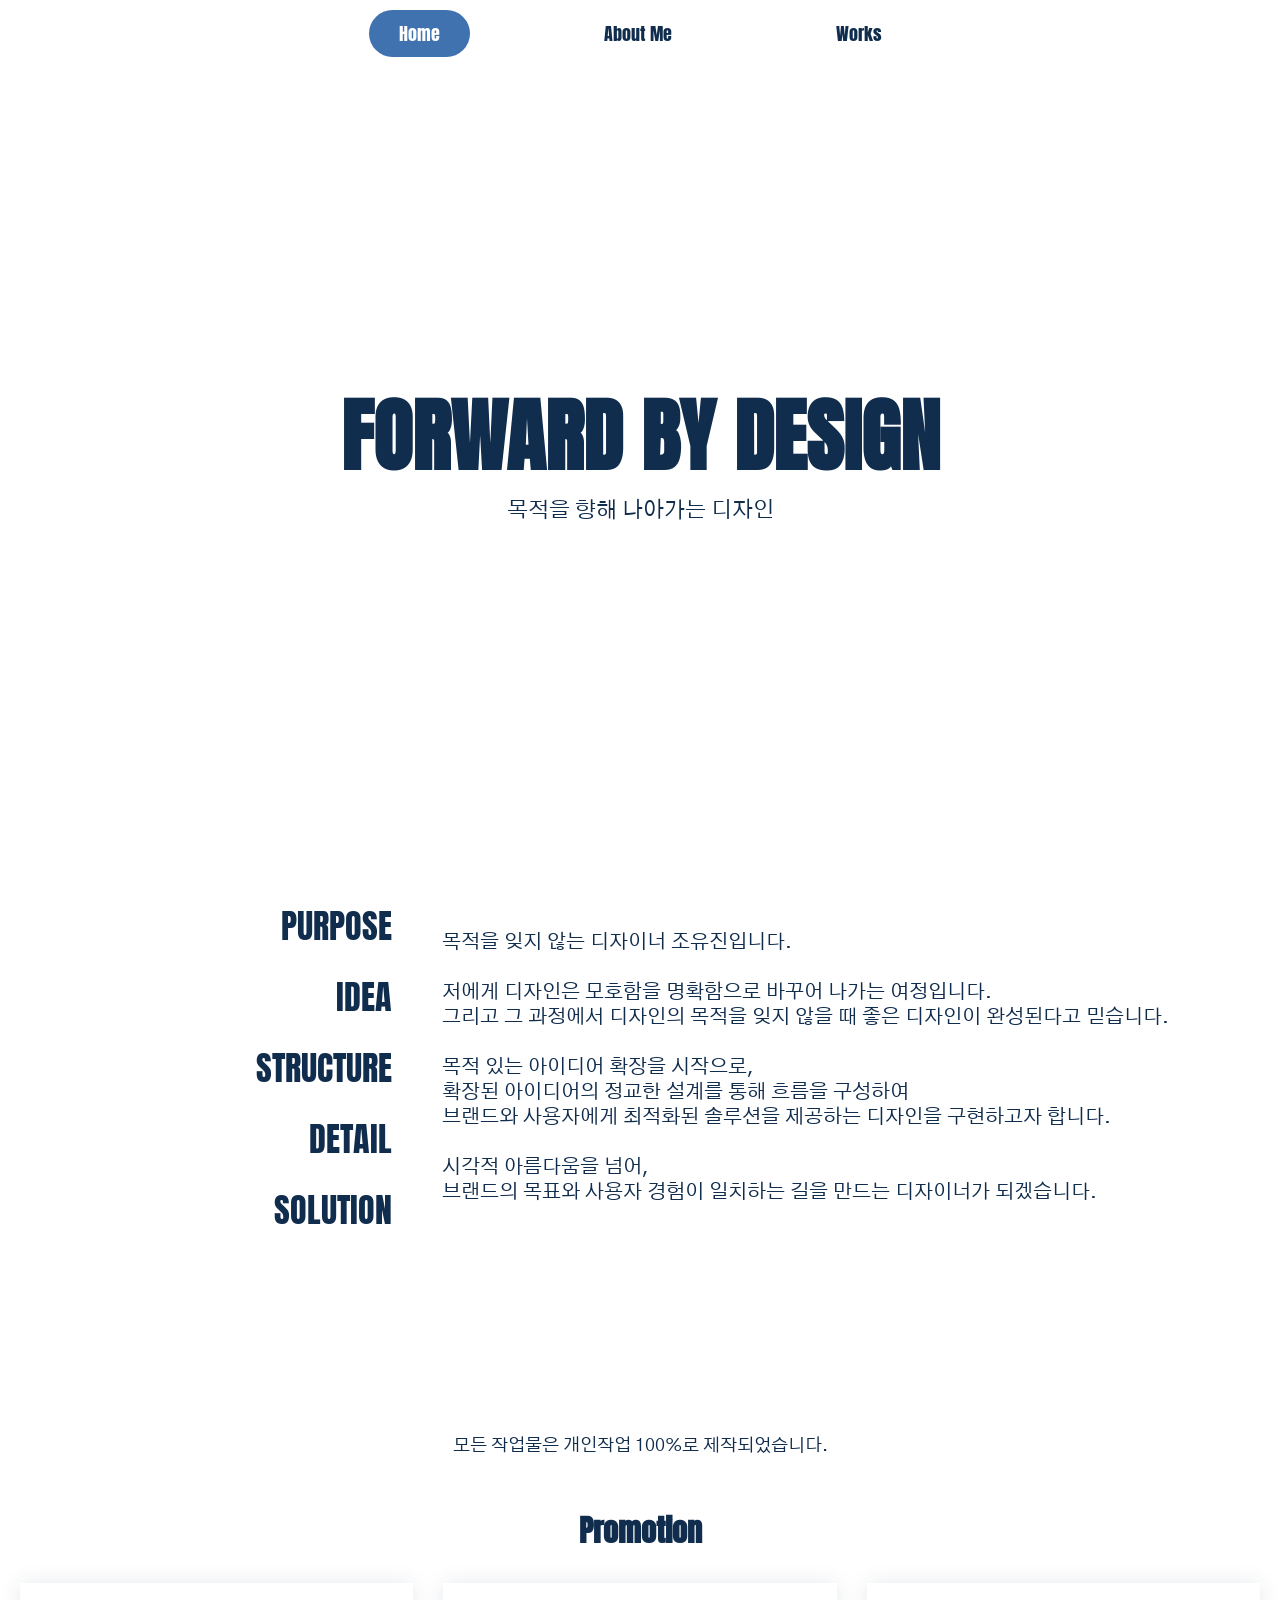
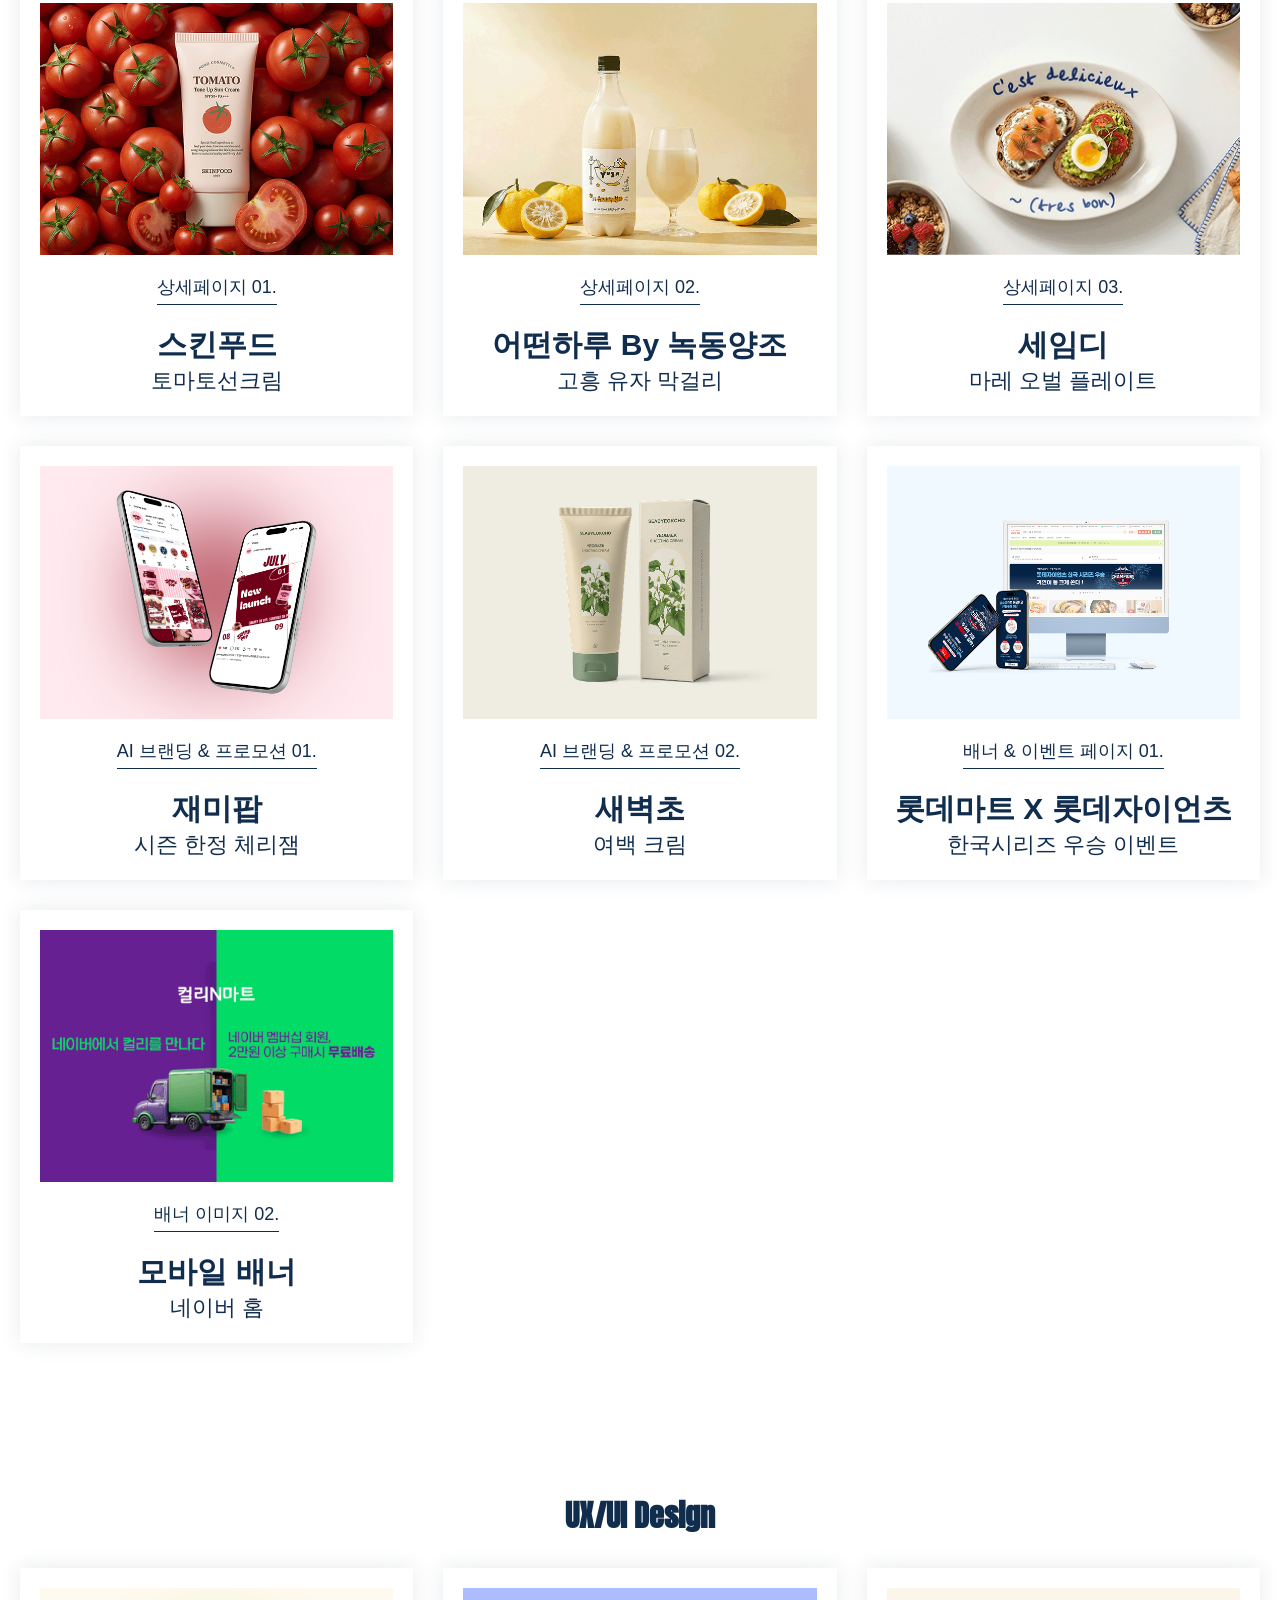
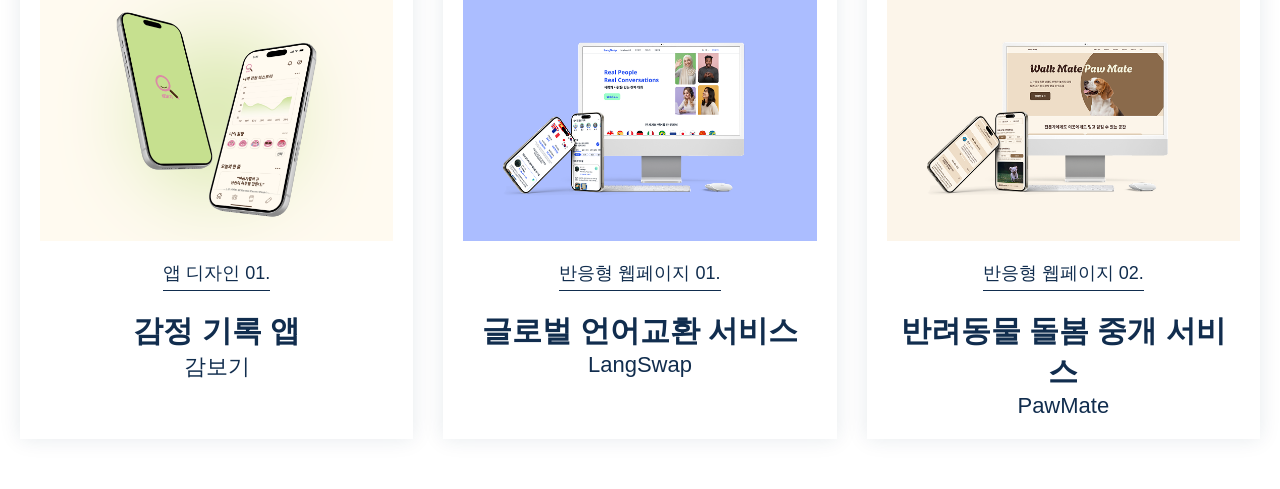
==== index.html @ c3ab37ad "Add files via upload" ====
<!DOCTYPE html>
<html lang="ko">
<head>
<meta charset="UTF-8">
<meta http-equiv="X-UA-Compatible" content="IE=edge">
<meta name="viewport" content="width=device-width, initial-scale=1.0">
<script src="https://kit.fontawesome.com/31b4a74fd6.js" crossorigin="anonymous"></script>
<link rel="stylesheet" href="https://cdn.jsdelivr.net/npm/swiper@12/swiper-bundle.min.css" />
<link rel="stylesheet" href="common.css">
<link rel="stylesheet" href="index.css">
<link rel="preconnect" href="https://fonts.googleapis.com">
<link rel="preconnect" href="https://fonts.gstatic.com" crossorigin>
<link href="https://fonts.googleapis.com/css2?family=Anton&family=Gothic+A1&family=Noto+Sans+KR:wght@100..900&family=Noto+Sans:ital,wght@0,100..900;1,100..900&display=swap" rel="stylesheet">
<link rel="icon" type="image/svg+xml" href="favicon.svg">
<title>조유진 포트폴리오</title>
<style>
</style>
<body>
<!-- header 구역 -->
<header>
    <nav class="container">
        <ul>
            <li><a href="#home">Home</a></li>
            <li><a href="#aboutme">About Me</a></li>
            <li><a href="#works">Works</a></li>
        </ul>
    </nav>
</header>


<main>
    <!-- cover 구역 -->
    <section class="flex-box cover" id="home">
        <div class="container cover-content">
            <h2>FORWARD BY DESIGN</h2>
            <p class="cover-p">목적을 향해 나아가는 디자인</p>
        </div>
    </section>


    <!-- about me 구역 -->
    <section class="about" id="aboutme">
        <div class="container flex-box">
            <!-- left -->
            <ul>
                <li class="about-li">PURPOSE</li>
                <li class="about-li">IDEA</li>
                <li class="about-li">STRUCTURE</li>
                <li class="about-li">DETAIL</li>
                <li class="about-li">SOLUTION</li>
            </ul>
            <!-- right -->
            <p class="about-p">
                목적을 잊지 않는 디자이너 조유진입니다. <br>
                <br>
                저에게 디자인은 모호함을 명확함으로 바꾸어 나가는 여정입니다.<br>
                그리고 그 과정에서 디자인의 목적을 잊지 않을 때 좋은 디자인이 완성된다고 믿습니다.<br>
                <br>
                목적 있는 아이디어 확장을 시작으로,<br>
                확장된 아이디어의 정교한 설계를 통해 흐름을 구성하여<br>
                브랜드와 사용자에게 최적화된 솔루션을 제공하는 디자인을 구현하고자 합니다.<br>
                <br>
                시각적 아름다움을 넘어,<br>
                브랜드의 목표와 사용자 경험이 일치하는 길을 만드는 디자이너가 되겠습니다.
            </p>
        </div>
    </section>

    <!-- ai -->
    <!-- <section class="container ai" id="works">
    <h4>모든 작업물은 <span>개인작업 100%로 제작되었습니다.</span></h4>
    <h3 class="works-h3">AI Branding</h3>
    <div class="flex-box">
        <div class="frame-box">
            <div class="modal-open" onclick="open_modal(10)">
                <img src="images/solariff.png" alt="solariff">
                <p class="content">브랜딩 01.</p>
                <p class="product"><span>선케어 전문 코스메틱</span><br>Solariff</p>
            </div>
        </div>
        <div class="frame-box">
            <div class="modal-open" onclick="open_modal(11)">
                <img src="images/dalion.png" alt="dalion">
                <p class="content">브랜딩 02.</p>
                <p class="product"><span>K-POP 아이돌</span><br>Dalion</p>
            </div>
        </div>
    </div>
    </section> -->

    <!-- promotion -->
    <section class="container promotion" id="works">
        <h4>모든 작업물은 <span>개인작업 100%로 제작되었습니다.</span></h4>
        <h3 class="works-h3">Promotion</h3>
        <div class="flex-box">
            <div class="frame-box">
                <div class="modal-open" onclick="open_modal(0)">
                    <img src="images/skinfood.png" alt="skinfood">
                    <p class="content">상세페이지 01.</p>
                    <p class="product"><span>스킨푸드</span><br>토마토선크림</p>
                </div>
            </div>
            <div class="frame-box">
                <div class="modal-open" onclick="open_modal(1)">
                    <img src="images/yuzu.png" alt="skinfood">
                    <p class="content">상세페이지 02.</p>
                    <p class="product"><span>어떤하루 By 녹동양조</span><br>고흥 유자 막걸리</p>
                </div>
            </div>
            <div class="frame-box">
                <div class="modal-open" onclick="open_modal(2)">
                    <img src="images/oval plate.png" alt="skinfood">
                    <p class="content">상세페이지 03.</p>
                    <p class="product"><span>세임디</span><br>마레 오벌 플레이트</p>
                </div>
            </div>
            <div class="frame-box">
                <div class="modal-open" onclick="open_modal(9)">
                    <img src="images/jammy pop.png" alt="jammy pop">
                    <p class="content">AI 브랜딩 & 프로모션 01.</p>
                    <p class="product"><span>재미팝</span><br>시즌 한정 체리잼</p>
                </div>
            </div>
            <div class="frame-box">
                <div class="modal-open" onclick="open_modal(6)">
                    <img src="images/seabyeokcho.png" alt="shilla">
                    <p class="content">AI 브랜딩 & 프로모션 02.</p>
                    <p class="product"><span>새벽초</span><br>여백 크림</p>
                </div>
            </div>
            <div class="frame-box">
                <div class="modal-open" onclick="open_modal(7)">
                    <img src="images/lotte.png" alt="skinfood">
                    <p class="content">배너 & 이벤트 페이지 01.</p>
                    <p class="product"><span>롯데마트 X 롯데자이언츠</span><br>한국시리즈 우승 이벤트</p>
                </div>
            </div>
            <div class="frame-box">
                <div class="modal-open" onclick="open_modal(8)">
                    <img src="images/nmart.png" alt="skinfood">
                    <p class="content">배너 이미지 02.</p>
                    <p class="product"><span>모바일 배너</span><br>네이버 홈</p>
                </div>
            </div>
        </div>
    </section>

    <!-- ui -->
    <section class="container ui" id="works">
        <h3 class="works-h3">UX/UI Design</h3>
        <div class="flex-box">
            <div class="frame-box">
                <div class="modal-open" onclick="open_modal(5)">
                    <img src="images/app design.png" alt="skinfood">
                    <p class="content">앱 디자인 01.</p>
                    <p class="product"><span>감정 기록 앱</span><br>감보기</p>
                </div>
            </div>
            <div class="frame-box">
                <div class="modal-open" onclick="open_modal(3)">
                    <img src="images/langswap.png" alt="skinfood">
                    <p class="content">반응형 웹페이지 01.</p>
                    <p class="product"><span>글로벌 언어교환 서비스</span><br>LangSwap</p>
                </div>
            </div>
            <div class="frame-box">
                <div class="modal-open" onclick="open_modal(4)">
                    <img src="images/pawmate.png" alt="skinfood">
                    <p class="content">반응형 웹페이지 02.</p>
                    <p class="product"><span>반려동물 돌봄 중개 서비스</span><br>PawMate</p>
                </div>
            </div>
        </div>
    </section>
</main>



<!-- 모달0 구역(토마토 선크림) -->
<div class="modal" >
    <div class="modal-wrap">
        <div class="modal-body">
            <div class="container-860">
                <p class="m-content">상세페이지</p>
                <h2>스킨푸드 <span>토마토 선크림</span></h2>
                <a href="images/tomato og.jpg" class="a1" target="_blank"><i class="fa-solid fa-link"></i></a>
                <p class="sub3">원본 : 리디자인 전 상세페이지를 확인할 수 있습니다.</p>
                <img src="img/promotion/cos/1.png" alt="">
                <img src="img/promotion/cos/2.png" alt="">
                <img src="img/promotion/cos/3.png" alt="">
                <img src="img/promotion/cos/4.png" alt="">
                <img src="img/promotion/cos/5.png" alt="">
                <span class="modal-close"><i class="fa-regular fa-circle-xmark"></i></span>
            </div>
        </div>
    </div>   
</div>

<!-- 모달1 구역(고흥 유자 막걸리) -->
<div class="modal" >
    <div class="modal-wrap">
        <div class="modal-body">
            <div class="container-860">
                <p class="m-content">상세페이지</p>
                <h2>어떤하루 By 녹동양조 <span>고흥 유자 막걸리</span></h2>
                <a href="images/yuzy-og.png" class="a1" target="_blank"><i class="fa-solid fa-link"></i></a>
                <p class="sub3">원본 : 리디자인 전 상세페이지를 확인할 수 있습니다.</p>
                <img src="img/promotion/food/yuzu/1.png" alt="">
                <img src="img/promotion/food/yuzu/2.png" alt="">
                <img src="img/promotion/food/yuzu/3.png" alt="">
                <img src="img/promotion/food/yuzu/4.png" alt="">
                <img src="img/promotion/food/yuzu/5.png" alt="">
                <span class="modal-close"><i class="fa-regular fa-circle-xmark"></i></span>
            </div>
        </div>
    </div>   
</div>

<!-- 모달2 구역(마레 오벌 플레이트) -->
<div class="modal" >
    <div class="modal-wrap">
        <div class="modal-body">
            <div class="container-860">
                <p class="m-content">상세페이지</p>
                <h2>세임디 <span>마레 오벌 플레이트</span></h2>
                <a href="images/samed-og.png" class="a1" target="_blank"><i class="fa-solid fa-link"></i></a>
                <p class="sub3">원본 : 리디자인 전 상세페이지를 확인할 수 있습니다.</p>
                <img src="img/promotion/general/oval/1.png" alt="">
                <img src="img/promotion/general/oval/2.png" alt="">
                <img src="img/promotion/general/oval/3.png" alt="">
                <img src="img/promotion/general/oval/4.png" alt="">
                <img src="img/promotion/general/oval/5.png" alt="">
                <img src="img/promotion/general/oval/6.png" alt="">
                <span class="modal-close"><i class="fa-regular fa-circle-xmark"></i></span>
            </div>
        </div>
    </div>   
</div>

<!-- 모달3 구역(langswap) -->
<div class="modal" >
    <div class="modal-wrap">
        <div class="modal-body">
            <div class="container-1400">
                <p class="m-content">반응형 웹페이지</p>
                <h2>글로벌 언어 교환 서비스 <span>LangSwap</span></h2>
                <a href="port2/index.html" class="a2" target="_blank"><i class="fa-solid fa-link"></i></a>
                <p class="sub3">제작 페이지 : 로고 클릭 및 점멸 아이콘으로 표시하였습니다</p>
                <img src="port2/images/web1-1.png" alt="">
                <img src="port2/images/web1-2.png" alt="">
                <img src="port2/images/web1-3.png" alt="">
                <img src="port2/images/web1-4.png" alt="">
                <img src="port2/images/web1-5.png" alt="">
                <img src="port2/images/web1-6.png" alt="">
                <img src="port2/images/web1-7.png" alt="">
                <img src="port2/images/web1-8.png" alt="">
                <img src="port2/images/web1-9.png" alt="">
                <img src="port2/images/web1-10.png" alt="">
                <img src="port2/images/web1-11.png" alt="">
                <span class="modal-close"><i class="fa-regular fa-circle-xmark"></i></span>
            </div>
        </div>
    </div>   
</div>

<!-- 모달4 구역(PawMate) -->
<div class="modal" >
    <div class="modal-wrap">
        <div class="modal-body">
            <div class="container-1400">
                <p class="m-content">반응형 웹페이지</p>
                <h2>반려동물 돌봄 중개 서비스 <span>PawMate</span></h2>
                <a href="port1/index.html" class="a2" target="_blank"><i class="fa-solid fa-link"></i></a>
                <p class="sub3">제작 페이지 : 로고 클릭 및 점멸 아이콘으로 표시하였습니다</p>
                <img src="port1/images/web2-1.png" alt="">
                <img src="port1/images/web2-2.png" alt="">
                <img src="port1/images/web2-3.png" alt="">
                <img src="port1/images/web2-4.png" alt="">
                <img src="port1/images/web2-5.png" alt="">
                <img src="port1/images/web2-6.png" alt="">
                <img src="port1/images/web2-7.png" alt="">
                <img src="port1/images/web2-8.png" alt="">
                <img src="port1/images/web2-9.png" alt="">
                <img src="port1/images/web2-10.png" alt="">
                <img src="port1/images/web2-11.png" alt="">
                <img src="port1/images/web2-12.png" alt="">
                <span class="modal-close"><i class="fa-regular fa-circle-xmark"></i></span>
            </div>
        </div>
    </div>   
</div>

<!-- 모달5 구역(감보기 앱) -->
<div class="modal">
    <div class="modal-wrap">
        <div class="modal-body">
            <div class="container-1400">
                <p class="m-content">앱 디자인</p>
                <h2>감정 기록 앱 <span>감보기</span></h2>
                <span id="bt"><i class="fa-solid fa-play"></i></span>
                <p class="sub2">Interaction View</p>
                <img src="img/ui design/app design1.png" alt="">
                <img src="img/ui design/app design2.png" alt="">
                <img src="img/ui design/app design3.png" alt="">
                <img src="img/ui design/app design4.png" alt="">
                <img src="img/ui design/app design5.png" alt="">
                <span class="modal-close"><i class="fa-regular fa-circle-xmark"></i></span>
            </div>
        </div>
    </div>   
    <div class="video-box">
        <video width="300" autoplay loop muted>
            <source src="app video.mp4" type="video/mp4">
        </video>
    </div>
</div>

<!-- 모달6 구역(새벽초) -->
<div class="modal" >
    <div class="modal-wrap">
        <div class="modal-body">
            <div class="container-1400">
                <p class="m-content">AI 브랜딩</p>
                <h2>프로모션<span> 가상브랜드 새벽초</span></h2>
                <a href="https://www.instagram.com/reel/DbABcXav2lm/?utm_source=ig_web_copy_link&igsh=MzRlODBiNWFlZA==" class="a2" target="_blank"><i class="fa-solid fa-link"></i></a>
                <p class="sub3">브랜드에 대한 인스타그램 릴스를 제작하였습니다</p>
                <img src="img/promotion/cos/seabyeokcho1.png" alt="">
                <img src="img/promotion/cos/seabyeokcho2.png" alt="">
                <img src="img/promotion/cos/seabyeokcho3.png" alt="">
                <img src="img/promotion/cos/seabyeokcho4.png" alt="">
                <img src="img/promotion/cos/seabyeokcho5.png" alt="">
                <span class="modal-close"><i class="fa-regular fa-circle-xmark"></i></span>
            </div>
        </div>
    </div>   
</div>

<!-- 모달7 구역(롯데마트 x 롯데자이언츠) -->
<div class="modal" >
    <div class="modal-wrap">
        <div class="modal-body">
            <div class="container-1400">
                <p class="m-content">배너 & 이벤트 페이지</p>
                <h2>롯데마트 x 롯데자이언츠 <span>한국시리즈 우승 이벤트</span></h2>
                <img src="img/promotion/general/lotte1.png" alt="">
                <img src="img/promotion/general/lotte2.png" alt="">
                <img src="img/promotion/general/lotte3.png" alt="">
                <img src="img/promotion/general/lotte4.png" alt="">
                <span class="modal-close"><i class="fa-regular fa-circle-xmark"></i></span>
            </div>
        </div>
    </div>   
</div>

<!-- 모달8 구역(모바일 배너 이미지(다이슨, 컬리 N 마트) -->
<div class="modal" >
    <div class="modal-wrap">
        <div class="modal-body">
            <div class="container-860">
                <p class="m-content">배너</p>
                <h2>모바일 배너 <span>네이버 홈</span></h2>
                <p class="con">
                    <strong>CONCEPT</strong><br>
                    - 모바일 환경의 특성을 고려하여, 짧은 시간 내 정보를 직관적으로 확인할 수 있도록 간결하게 디자인하였습니다. <br>
                    - 모바일 환경에 최적화된 가독성을 위해 핵심 정보를 강조하여 디자인하였습니다. <br>
                    - 상품 및 서비스 특성에 맞는 컬러와 톤을 적용하여 콘텐츠의 성격을 직관적으로 전달하였습니다. <br>
                </p>
                <p class="con2">
                    <strong>SKILL</strong><br>
                    - 생성형 AI (Chat GPT, Gemini) 활용<br>
                    <span>· Chat GPT : 디자인 컨셉 설정과 레이아웃 설계, 이미지 생성에 필요한 프롬프트를 생성하였습니다.<br></span>
                    <span>· Gemini : 컬리 N 마트 배너의 3D 이미지 생성하였습니다.<br></span>
                </p>
                <img src="img/promotion/general/n mart/nmart.png" alt="">
                <span class="modal-close"><i class="fa-regular fa-circle-xmark"></i></span>
            </div>
        </div>
    </div>   
</div>

<!-- 모달9 구역(재미팝) -->
<div class="modal" >
    <div class="modal-wrap">
        <div class="modal-body">
            <div class="container-860">
                <p class="m-content">AI 브랜딩</p>
                <h2>프로모션<span> 가상브랜드 재미팝</span></h2>
                <img src="img/promotion/food/jammypop1.png" alt="">
                <img src="img/promotion/food/jammypop2.png" alt="">
                <img src="img/promotion/food/jammypop3.png" alt="">
                <img src="img/promotion/food/jammypop4.png" alt="">
                <span class="modal-close"><i class="fa-regular fa-circle-xmark"></i></span>
            </div>
        </div>
    </div>   
</div>



<!-- 모달10 구역(solariff) -->
<!-- <div class="modal" >
    <div class="modal-wrap">
        <div class="modal-body">
            <div class="container-1400">
                <p class="m-content">AI 브랜딩</p>
                <h2>선케어 전문 코스메틱 브랜드 <span>Solariff</span></h2>
                <img src="img/promotion/cos/solariff1.png" alt="">
                <img src="img/promotion/cos/solariff2.jpg" alt="">
                <span class="modal-close"><i class="fa-regular fa-circle-xmark"></i></span>
            </div>
        </div>
    </div>   
</div> -->

<!-- 모달12 구역(dalion) -->
<!-- <div class="modal" >
    <div class="modal-wrap">
        <div class="modal-body">
            <div class="container-1400">
                <p class="m-content">AI 브랜딩</p>
                <h2>K-POP 아이돌 <span>Dalion</span></h2>
                <img src="img/promotion/general/dalion1.jpg" alt="">
                <img src="img/promotion/general/dalion2.jpg" alt="">
                <span class="modal-close"><i class="fa-regular fa-circle-xmark"></i></span>
            </div>
        </div>
    </div>   
</div> -->




<script src="https://ajax.googleapis.com/ajax/libs/jquery/3.5.1/jquery.min.js"></script>
<script src="https://cdnjs.cloudflare.com/ajax/libs/gsap/3.12.2/gsap.min.js"></script>
<script src="https://cdnjs.cloudflare.com/ajax/libs/gsap/3.12.2/ScrollTrigger.min.js"></script>

<script>

let modal = document.querySelectorAll('.modal');

    function open_modal(modal_num) {
        $('body').css('overflow', 'hidden');
        $(modal[modal_num]).show(); // 해당 모달 열기
    }

    $(document).ready(function() {
        
        // 1. 닫기 버튼 클릭 시 닫기
        $('.modal-close').click(function() {
            close_all_modals();
        });

        // 2. 모달 배경(검은 영역) 클릭 시 닫기
        $('.modal').click(function(e) {
            // 클릭한 대상(e.target)이 흰색 박스(.modal-wrap)가 아닌 
            // 배경(.modal) 그 자체일 때만 닫기
            if ($(e.target).is('.modal')) {
                close_all_modals();
            }
        });

        // 공통으로 사용할 닫기 함수
        function close_all_modals() {
            $('body').css('overflow', 'auto');
            $('.modal').scrollTop(0);
            $('.modal').hide();
        }
    });


    
    // 앱 디자인 인터렉션
    $('#bt').click(function(){
        $('.video-box').toggleClass('bt');
    });



    $(document).ready(function () {
    const $navLinks = $('nav a');
    const headerHeight = $('header').outerHeight();
    let isAnimating = false; // 애니메이션 플래그 추가

    // 활성화 함수
    function setActive($el) {
        $navLinks.removeClass('active');
        $el.addClass('active');
    }

    // 초기값: 현재 스크롤 위치 기반으로 활성화
    function initActive() {
    const scrollTop = $(window).scrollTop();
    let currentSection = $navLinks.first();

    $('section[id]').each(function () {
        const sectionTop = $(this).offset().top - headerHeight - 200;
        const sectionId = $(this).attr('id');

        if (scrollTop >= sectionTop) {
            const $matched = $navLinks.filter(`[href="#${sectionId}"]`);
            if ($matched.length) currentSection = $matched;
        }
    });

    setActive(currentSection);
}

initActive();

    // 클릭 시 해당 섹션으로 이동
    $navLinks.on('click', function (e) {
        e.preventDefault();
        const target = $(this).attr('href');
        setActive($(this));

        if(target === '#aboutme') {
            setTimeout(triggerAboutAnimation, 400); // 스크롤 후 실행
        }

        isAnimating = true; // 애니메이션 시작
        
        $('html, body').animate({
            scrollTop: $(target).offset().top - headerHeight - 100
        }, 500,
        function () {
            isAnimating = false; // 애니메이션 완료 후 해제
        });
    });

    // 스크롤 시 현재 섹션 감지
    $(window).on('scroll', function () {
        if (isAnimating) return; // 애니메이션 중이면 스크롤 감지 무시

        const scrollTop = $(this).scrollTop();
        const prevScrollTop = $(this).data('prevScrollTop') || 0;
        const isScrollingDown = scrollTop > prevScrollTop; // 스크롤 방향 감지

        $(this).data('prevScrollTop', scrollTop);

        const offset = isScrollingDown ? 200 : 500; // 내려갈 때 200, 올라갈 때 50

        $('section').each(function () {
            const sectionTop = $(this).offset().top - headerHeight - offset; // 여유값
            const sectionId = $(this).attr('id');

            if (scrollTop >= sectionTop) {
                const $matched = $navLinks.filter(`[href="#${sectionId}"]`);
                setActive($matched);

            if (sectionId === 'aboutme') { // 스크롤로 진입 시 애니메이션
            triggerAboutAnimation();
            }    
            }
        });
    });



    // about li 순차 애니메이션
    function animateAboutLi() {
    $('.about-li').each(function (index) {
        const $li = $(this);
        setTimeout(function () {
            $li.addClass('visible');
        }, index * 200); // 200ms 간격으로 순차 등장
    });
    }

    // 이미 실행됐는지 체크하는 플래그
    let aboutAnimated = false;

    function triggerAboutAnimation() {
    if (!aboutAnimated) {
        aboutAnimated = true;
        animateAboutLi();
    }
    }

});

</script>
</body>
</html>
---- common.css ----
@charset "utf-8";

/* 기본 설정(와일드카드, 이미지, 배경 색상) */
*{padding: 0; margin: 0; box-sizing: border-box; text-decoration: none; list-style: none;}
img{display: block; width: 100%;}



/* 플렉스, 컨테이너 클래스 */
.container{max-width: 1400px; margin: auto; padding: 0 20px;}
.container-1400{max-width: 1440px; margin: auto; padding: 0 20px;}
.container-860{max-width: 900px; margin: auto; padding: 0 20px;}
.flex-box{display: flex; flex-wrap: wrap;}



/* 폰트 설정 */
a{font-family: "Anton", sans-serif; color: #112D4E; font-size: 18px;}

main h2{font-family: "Anton", sans-serif; color: #112D4E; font-size: 80px; letter-spacing: 5%;}

main h4{font-family: "Gothic A1", sans-serif; color: #112D4E; font-size: 18px; font-weight: 400; text-align: center; padding-bottom: 50px;}

.cover-p{font-family: "Gothic A1", sans-serif; color: #112D4E; font-size: 22px; font-weight: 400;}

.about-li{font-family: "Anton", sans-serif; color: #112D4E; font-size: 34px; letter-spacing: 5%;}

.about-p{font-family: "Gothic A1", sans-serif; color: #112D4E; font-size: 20px; font-weight: 400;}

.works-h3{font-family: "Anton", sans-serif; color: #112D4E; font-size: 30px; letter-spacing: 5%; text-align: center; padding-bottom: 30px;}

section.about .skills-bar{font-family: "Noto Sans Noto Sans KR", sans-serif; color: #112D4E;}

section.ai .frame-box p,
section.promotion .frame-box p,
section.ui .frame-box p
{font-family: "Noto Sans Noto Sans KR", sans-serif; color: #112D4E;}

.modal{font-family: "Noto Sans Noto Sans KR", sans-serif;}



/* padding 설정 */
.padding-b30{padding-bottom: 30px;}



/* header 구역 */
header{width: 100%; position: fixed; z-index: 10; left: 0; top: 0; 
        background-color: #fff; padding: 10px;}

header .container ul{text-align: center;}

header .container ul li{display: inline-block; padding: 10px 50px;}

header .container ul li a{padding: 10px 30px;}

header .container ul li a.active {background-color: #3F72AF; color: #FFF;
        border-radius: 50px;}



/* 모달창 구역 */
.modal{display: none; position: fixed; left: 0; top: 0; overflow-y: auto;
        width: 100%; height: 100%; background-color: rgba(0, 0, 0, 0.7); z-index: 900;}

.modal-wrap{position: absolute; left: 10%; top: 50px; display: block; width:80%;
        padding-bottom:50px;}

.modal-body{background-color: #fff; padding: 50px 0; border-radius: 20px;
        color: #000; text-align: left;}

.modal-body .m-content{color: #242424; font-size: 18px; padding-bottom: 20px;}

.modal-body h2{padding-bottom: 20px; align-items: center;}

.modal-body .con>strong{font-size: 20px;}

.modal-body .con{font-size: 18px; padding-bottom: 20px; line-height: 160%;}

.modal-body .con2>strong{font-size: 20px;}

.modal-body .con2>span{padding-left: 10px;}

.modal-body .con2{font-size: 18px; padding-bottom: 30px; line-height: 160%;}

.modal-body .a1{display: block; font-size: 30px; text-align: center; padding-bottom: 30px;}

.modal-body .a2{display: block; font-size: 30px; text-align: center; padding-bottom: 10px;}

.modal-close{position: absolute; right: 20px; top: 20px; display: block;
        width: 50px; font-size: 30px; border: 0; color: #020417; cursor: pointer;}

.sub2, .sub3{text-align: center; padding-top: 10px; padding-bottom: 30px;}
---- index.css ----
@charset "utf-8";



/* cover 구역 */
section.cover{min-height: 100vh; justify-content: center; align-items: center; text-align: center;}



/* about me 구역 */
section.about{margin-bottom: 200px;}

section.about .container{align-items: center;}

section.about .container ul{width: 30%;}

section.about .container li{text-align: right; padding-bottom: 20px;}

section.about .container li:nth-child(5){padding-bottom: 0;}

section.about .about-p{text-align: left; width: 60%; margin-left: 50px;}

.about-li {opacity: 0; transform: translateY(20px);
    transition: opacity 0.5s ease, transform 0.5s ease;}

.about-li.visible {opacity: 1; transform: translateY(0);}



/* works 구역 */
section.ai .flex-box,
section.promotion .flex-box,
section.ui .flex-box
{gap: 30px;}

section.ai .flex-box .frame-box,
section.promotion .flex-box .frame-box,
section.ui .flex-box .frame-box
{width: calc((100% - 60px) / 3); cursor: pointer;}

section.ai .frame-box,
section.promotion .frame-box,
section.ui .frame-box
{background-color: #fff;box-shadow: 0 0 20px 0 rgba(17, 45, 78, 0.1);}

section.ai .frame-box .modal-open,
section.promotion .frame-box .modal-open,
section.ui .frame-box .modal-open
{padding: 20px; text-align: center;}

section.ai .frame-box .modal-open .content,
section.promotion .frame-box .modal-open .content,
section.ui .frame-box .modal-open .content
{font-size: 18px; display: inline-block; 
    padding-top: 20px; padding-bottom: 5px; border-bottom: solid 1px #112D4E;}

section.ai .frame-box .modal-open .product span,
section.promotion .frame-box .modal-open .product span,
section.ui .frame-box .modal-open .product span
{font-size: 30px; font-weight: bold;
    display: inline-block; padding-top: 20px;}

section.ai .frame-box .modal-open .product,
section.promotion .frame-box .modal-open .product,
section.ui .frame-box .modal-open .product
{font-size: 22px;}

/* 호버시 확대 */
section.ai .flex-box .frame-box,
section.promotion .flex-box .frame-box,
section.ui .flex-box .frame-box
{overflow: hidden; cursor: pointer; transition: all 0.3S;}

section.ai .flex-box .frame-box:hover,
section.promotion .flex-box .frame-box:hover,
section.ui .flex-box .frame-box:hover
{transform: scale(1.05);}



/* ai branding 구역 */
section.ai{margin-bottom: 150px;}



/* promotion 구역 */
section.promotion{margin-bottom: 150px;}



/* ui 구역 */
section.ui{margin-bottom: 50px;}



/* 감보기 인터렉션 구역 */
.video-box{position: absolute; width: 290px;  background-color: #fff; height: 591px;
    border-radius: 44px; overflow: hidden; z-index: 1000; top: 310px; left: 200px;
    box-shadow: 0 0 10px gray; display: none;}
video{margin-top: -5px; margin-left: -6px;}

#bt{display: block; width: fit-content;margin: auto;
    background-color: #C1121F; color: #fff; padding: 10px 10px 10px 11px; text-align: center;
    align-items: center;
    font-size: 20px; cursor: pointer; border-radius: 50%;
    }
#bt:hover{background-color: #fff; color: #C1121F;}

.bt{display: block;}










@media(max-width:992px){

/* header 구역 */
header .container ul li{display: inline-block; padding: 10px 30px;}



header .container ul li a.active {background-color: #3F72AF; color: #FFF;
        border-radius: 50px;}




/* promotion 구역 */
section.ai .flex-box,
section.promotion .flex-box,
section.ui .flex-box 
{gap: 20px;}

section.ai .flex-box .frame-box,
section.promotion .flex-box .frame-box,
section.ui .flex-box .frame-box
{width: calc((100% - 20px) / 2);}

}





@media(max-width:767px){

/* 폰트 설정 */
a{font-size: 16px;}

.about-li{font-size: 24px; letter-spacing: 5%;}

.about-p{font-size: 18px;}

main h4{font-size: 14px;}

/* header 구역 */
header .container ul li{display: inline-block; padding: 10px 0;}
header .container ul li a{padding: 5px 15px;}



/* about 구역 */
section.about .container ul{width: 20%;}
section.about .container li{text-align: left; font-size: 16px;}
section.about .about-p{width: 70%; margin-left: 30px; font-size: 14px;}



/* promotion 구역 */
section.ai .flex-box .frame-box .content,
section.promotion .flex-box .frame-box .content,
section.ui .flex-box .frame-box .content
{font-size: 16px;}

section.ai .flex-box .frame-box .product>span,
section.promotion .flex-box .frame-box .product>span,
section.ui .flex-box .frame-box .product>span
{font-size: 26px}

section.ai .flex-box .frame-box .product,
section.promotion .flex-box .frame-box .product,
section.ui .flex-box .frame-box .product
{font-size: 20px;}

section.ai .flex-box,
section.promotion .flex-box,
section.ui .flex-box
{gap: 20px;}

section.ai .flex-box .frame-box,
section.promotion .flex-box .frame-box,
section.ui .flex-box .frame-box
{width: 100%;}




/* 모달창 조절 */
.modal-wrap{left: 5%; width:90%;}



/* 모달창 텍스트 조절 */
.modal-body .m-content{font-size: 14px;}
.modal-body h2>span{display: block;}
.modal-body .con>strong{font-size: 18px;}
.modal-body .con{font-size: 16px;}
.modal-body .con2>strong{font-size: 18px;}
.modal-body .con2{font-size: 16px;}
}
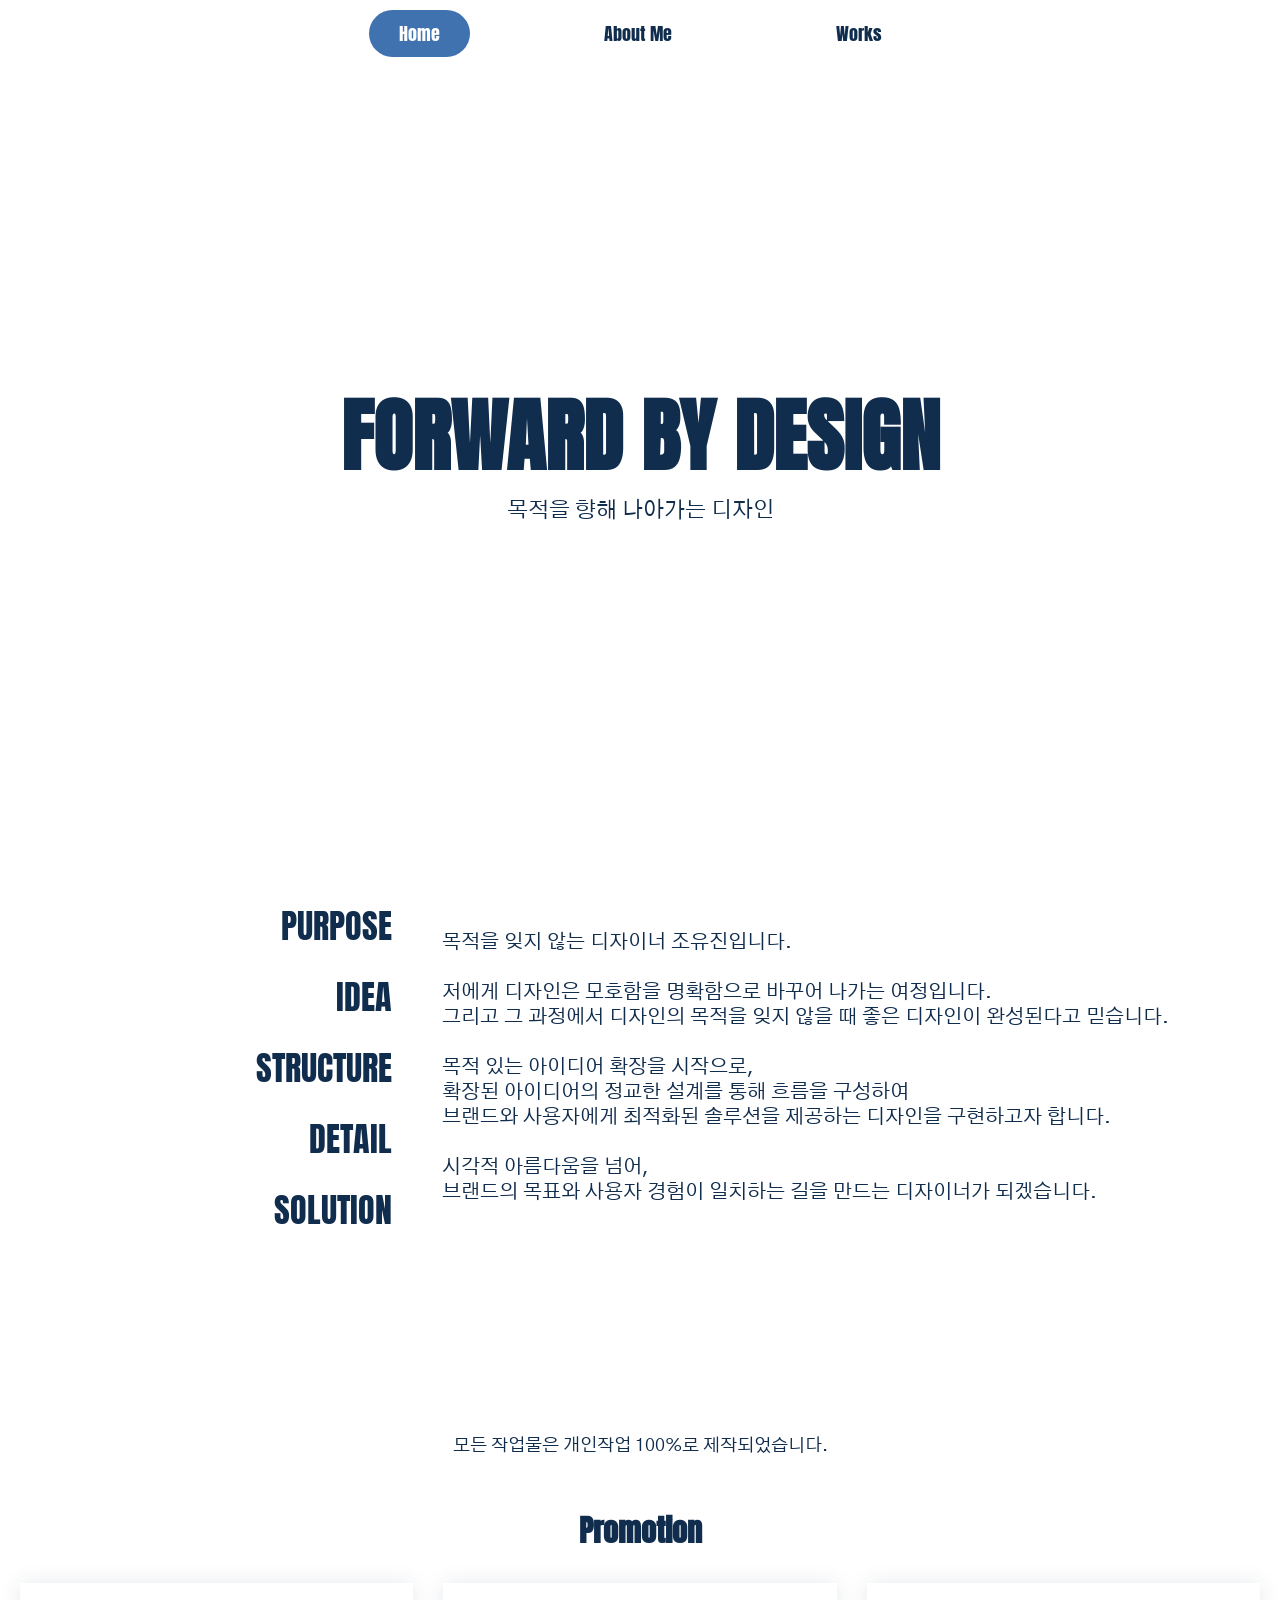
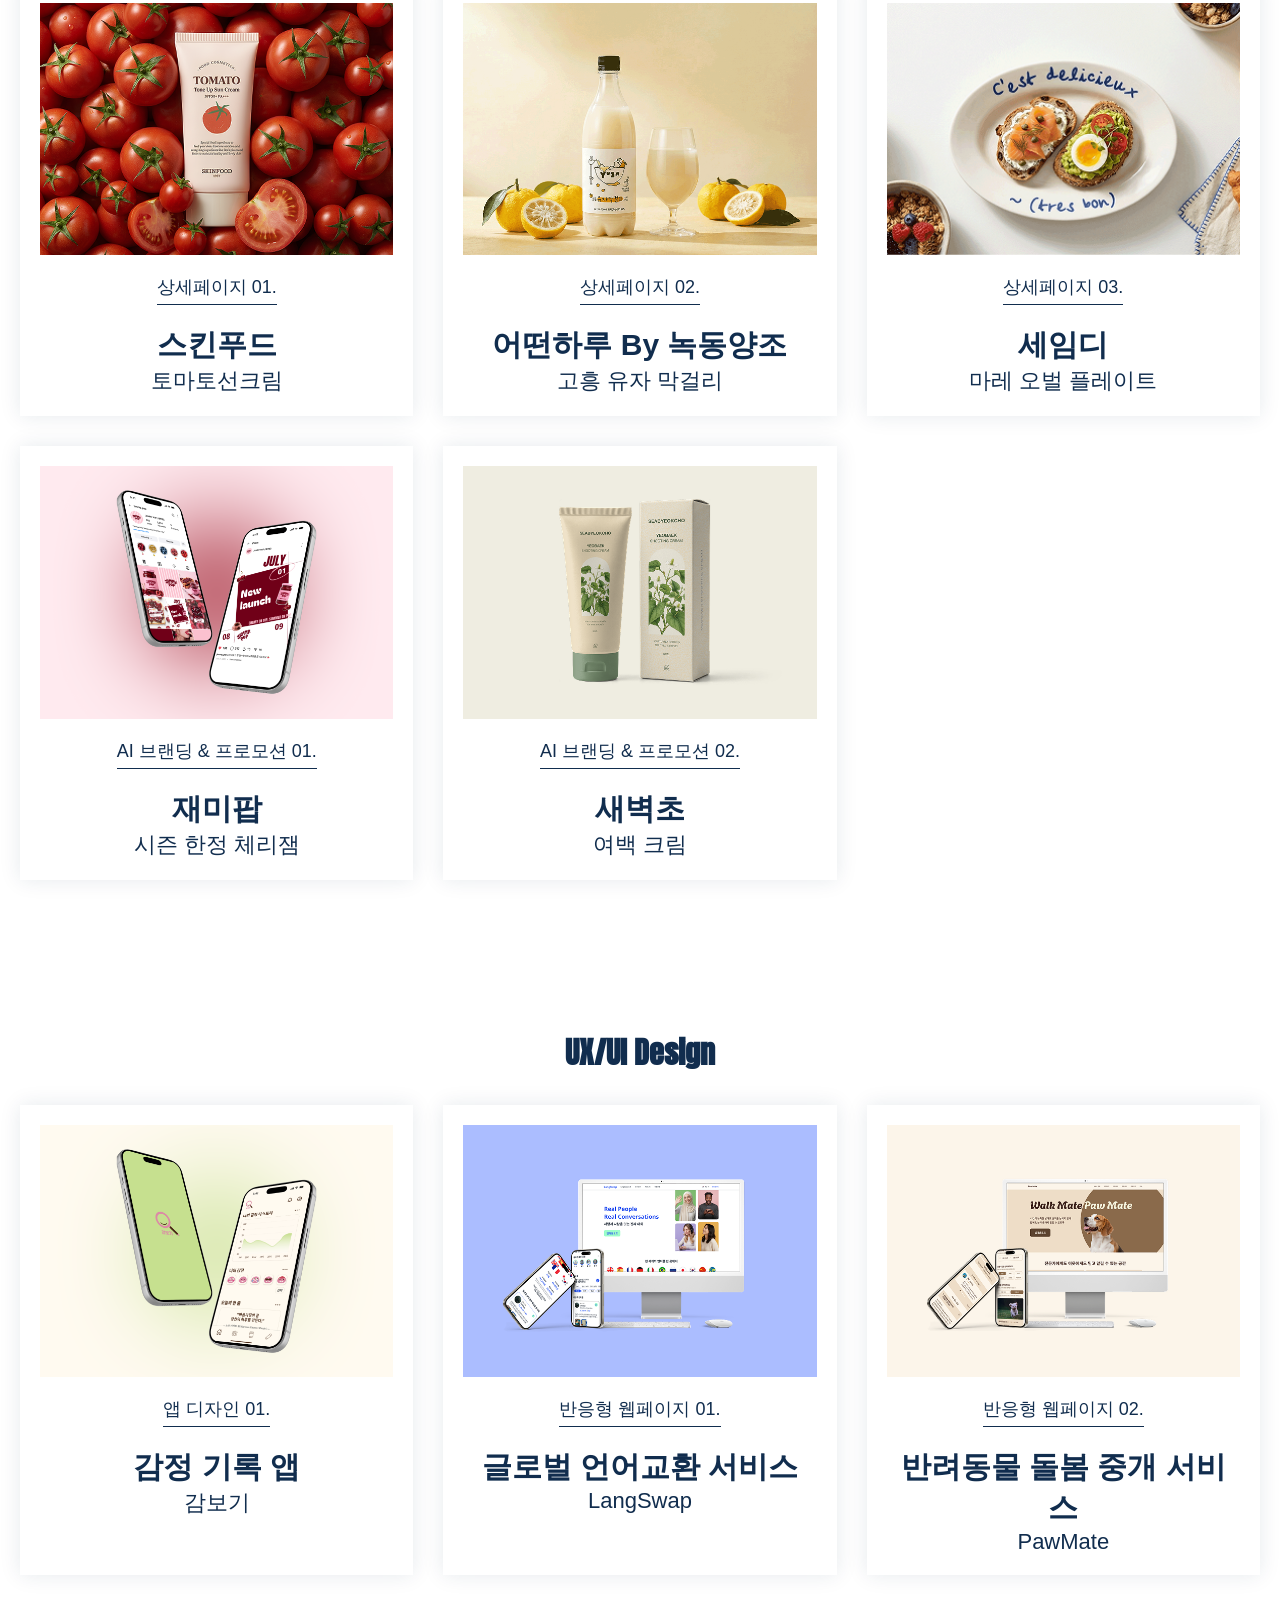
==== commit 3e813918: "Add files via upload" ====
--- a/index.html
+++ b/index.html
@@ -128,20 +128,6 @@
                     <p class="product"><span>새벽초</span><br>여백 크림</p>
                 </div>
             </div>
-            <div class="frame-box">
-                <div class="modal-open" onclick="open_modal(7)">
-                    <img src="images/lotte.png" alt="skinfood">
-                    <p class="content">배너 & 이벤트 페이지 01.</p>
-                    <p class="product"><span>롯데마트 X 롯데자이언츠</span><br>한국시리즈 우승 이벤트</p>
-                </div>
-            </div>
-            <div class="frame-box">
-                <div class="modal-open" onclick="open_modal(8)">
-                    <img src="images/nmart.png" alt="skinfood">
-                    <p class="content">배너 이미지 02.</p>
-                    <p class="product"><span>모바일 배너</span><br>네이버 홈</p>
-                </div>
-            </div>
         </div>
     </section>
 
@@ -189,7 +175,6 @@
                 <img src="img/promotion/cos/2.png" alt="">
                 <img src="img/promotion/cos/3.png" alt="">
                 <img src="img/promotion/cos/4.png" alt="">
-                <img src="img/promotion/cos/5.png" alt="">
                 <span class="modal-close"><i class="fa-regular fa-circle-xmark"></i></span>
             </div>
         </div>
@@ -209,7 +194,6 @@
                 <img src="img/promotion/food/yuzu/2.png" alt="">
                 <img src="img/promotion/food/yuzu/3.png" alt="">
                 <img src="img/promotion/food/yuzu/4.png" alt="">
-                <img src="img/promotion/food/yuzu/5.png" alt="">
                 <span class="modal-close"><i class="fa-regular fa-circle-xmark"></i></span>
             </div>
         </div>
@@ -229,8 +213,6 @@
                 <img src="img/promotion/general/oval/2.png" alt="">
                 <img src="img/promotion/general/oval/3.png" alt="">
                 <img src="img/promotion/general/oval/4.png" alt="">
-                <img src="img/promotion/general/oval/5.png" alt="">
-                <img src="img/promotion/general/oval/6.png" alt="">
                 <span class="modal-close"><i class="fa-regular fa-circle-xmark"></i></span>
             </div>
         </div>
@@ -319,7 +301,7 @@
 <div class="modal" >
     <div class="modal-wrap">
         <div class="modal-body">
-            <div class="container-1400">
+            <div class="container-860">
                 <p class="m-content">AI 브랜딩</p>
                 <h2>프로모션<span> 가상브랜드 새벽초</span></h2>
                 <a href="https://www.instagram.com/reel/DbABcXav2lm/?utm_source=ig_web_copy_link&igsh=MzRlODBiNWFlZA==" class="a2" target="_blank"><i class="fa-solid fa-link"></i></a>
@@ -327,8 +309,6 @@
                 <img src="img/promotion/cos/seabyeokcho1.png" alt="">
                 <img src="img/promotion/cos/seabyeokcho2.png" alt="">
                 <img src="img/promotion/cos/seabyeokcho3.png" alt="">
-                <img src="img/promotion/cos/seabyeokcho4.png" alt="">
-                <img src="img/promotion/cos/seabyeokcho5.png" alt="">
                 <span class="modal-close"><i class="fa-regular fa-circle-xmark"></i></span>
             </div>
         </div>
@@ -397,38 +377,6 @@
 
 
 
-<!-- 모달10 구역(solariff) -->
-<!-- <div class="modal" >
-    <div class="modal-wrap">
-        <div class="modal-body">
-            <div class="container-1400">
-                <p class="m-content">AI 브랜딩</p>
-                <h2>선케어 전문 코스메틱 브랜드 <span>Solariff</span></h2>
-                <img src="img/promotion/cos/solariff1.png" alt="">
-                <img src="img/promotion/cos/solariff2.jpg" alt="">
-                <span class="modal-close"><i class="fa-regular fa-circle-xmark"></i></span>
-            </div>
-        </div>
-    </div>   
-</div> -->
-
-<!-- 모달12 구역(dalion) -->
-<!-- <div class="modal" >
-    <div class="modal-wrap">
-        <div class="modal-body">
-            <div class="container-1400">
-                <p class="m-content">AI 브랜딩</p>
-                <h2>K-POP 아이돌 <span>Dalion</span></h2>
-                <img src="img/promotion/general/dalion1.jpg" alt="">
-                <img src="img/promotion/general/dalion2.jpg" alt="">
-                <span class="modal-close"><i class="fa-regular fa-circle-xmark"></i></span>
-            </div>
-        </div>
-    </div>   
-</div> -->
-
-
-
 
 <script src="https://ajax.googleapis.com/ajax/libs/jquery/3.5.1/jquery.min.js"></script>
 <script src="https://cdnjs.cloudflare.com/ajax/libs/gsap/3.12.2/gsap.min.js"></script>
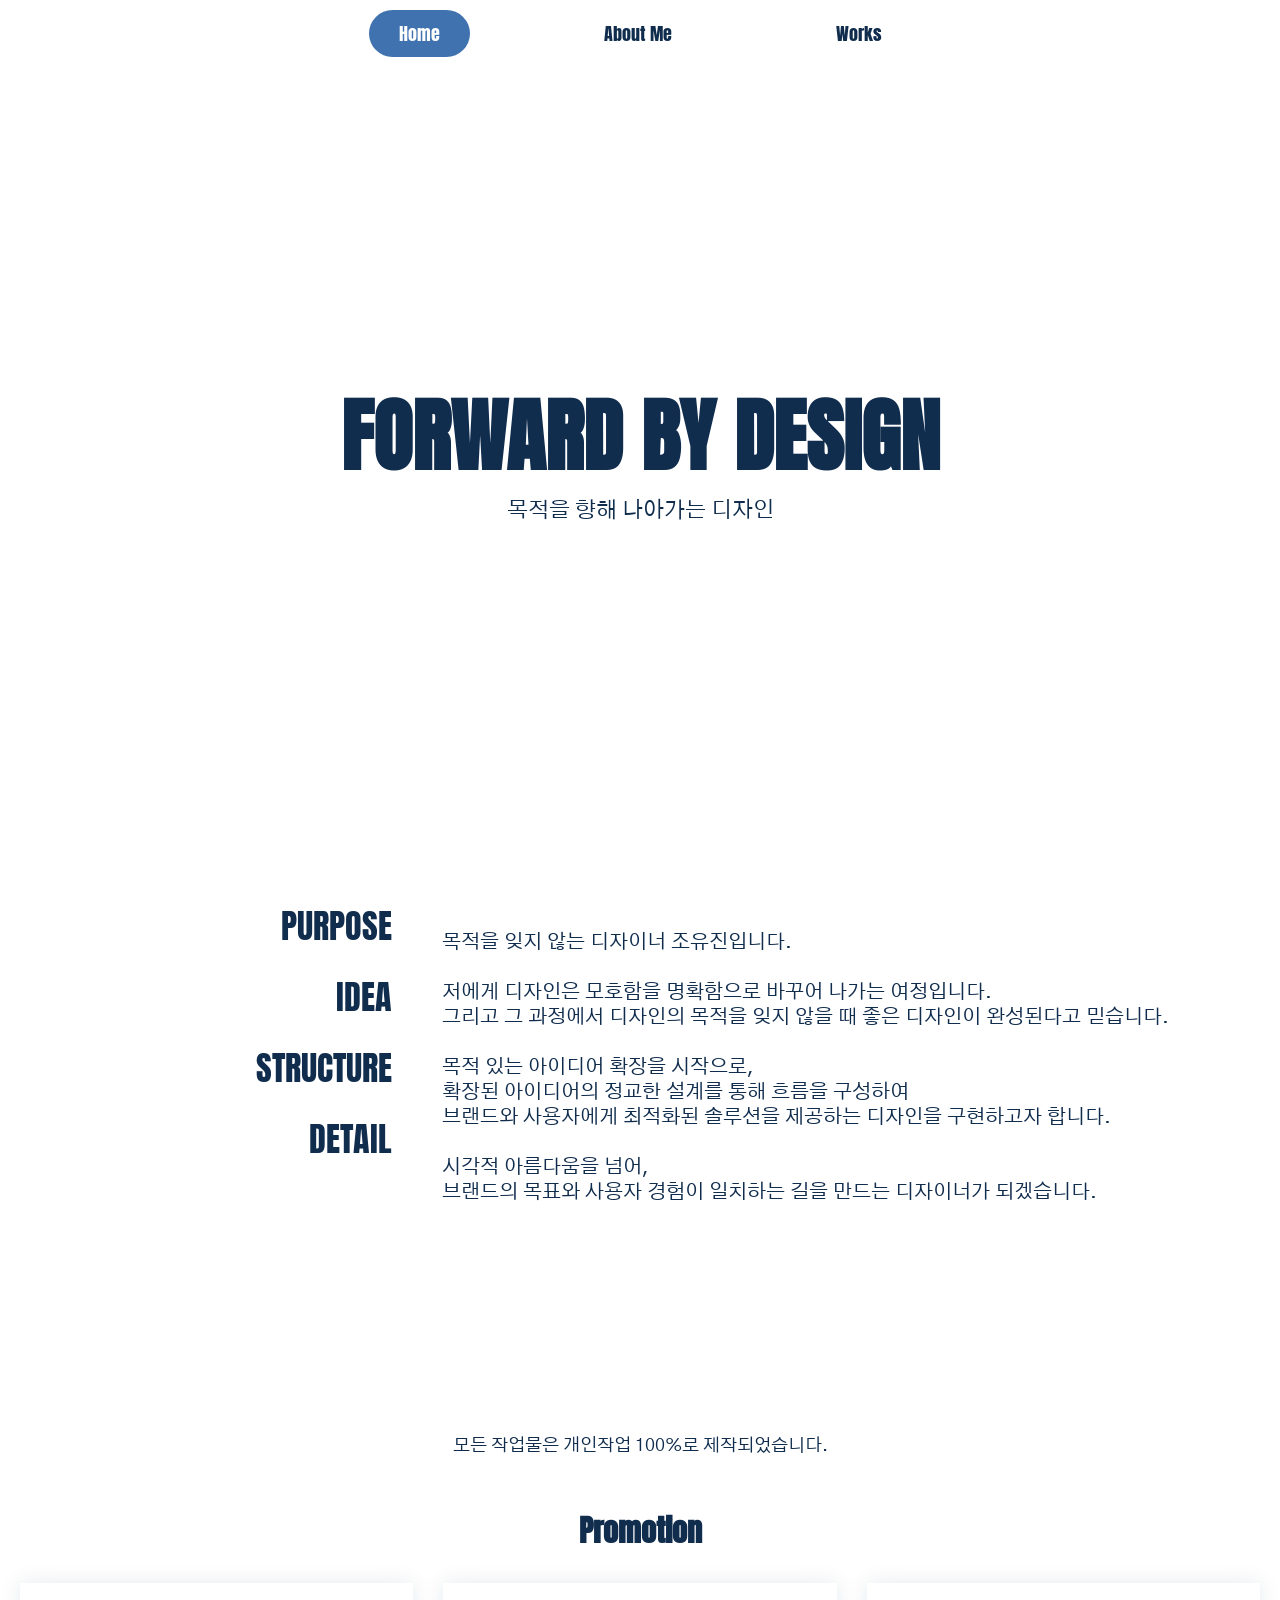
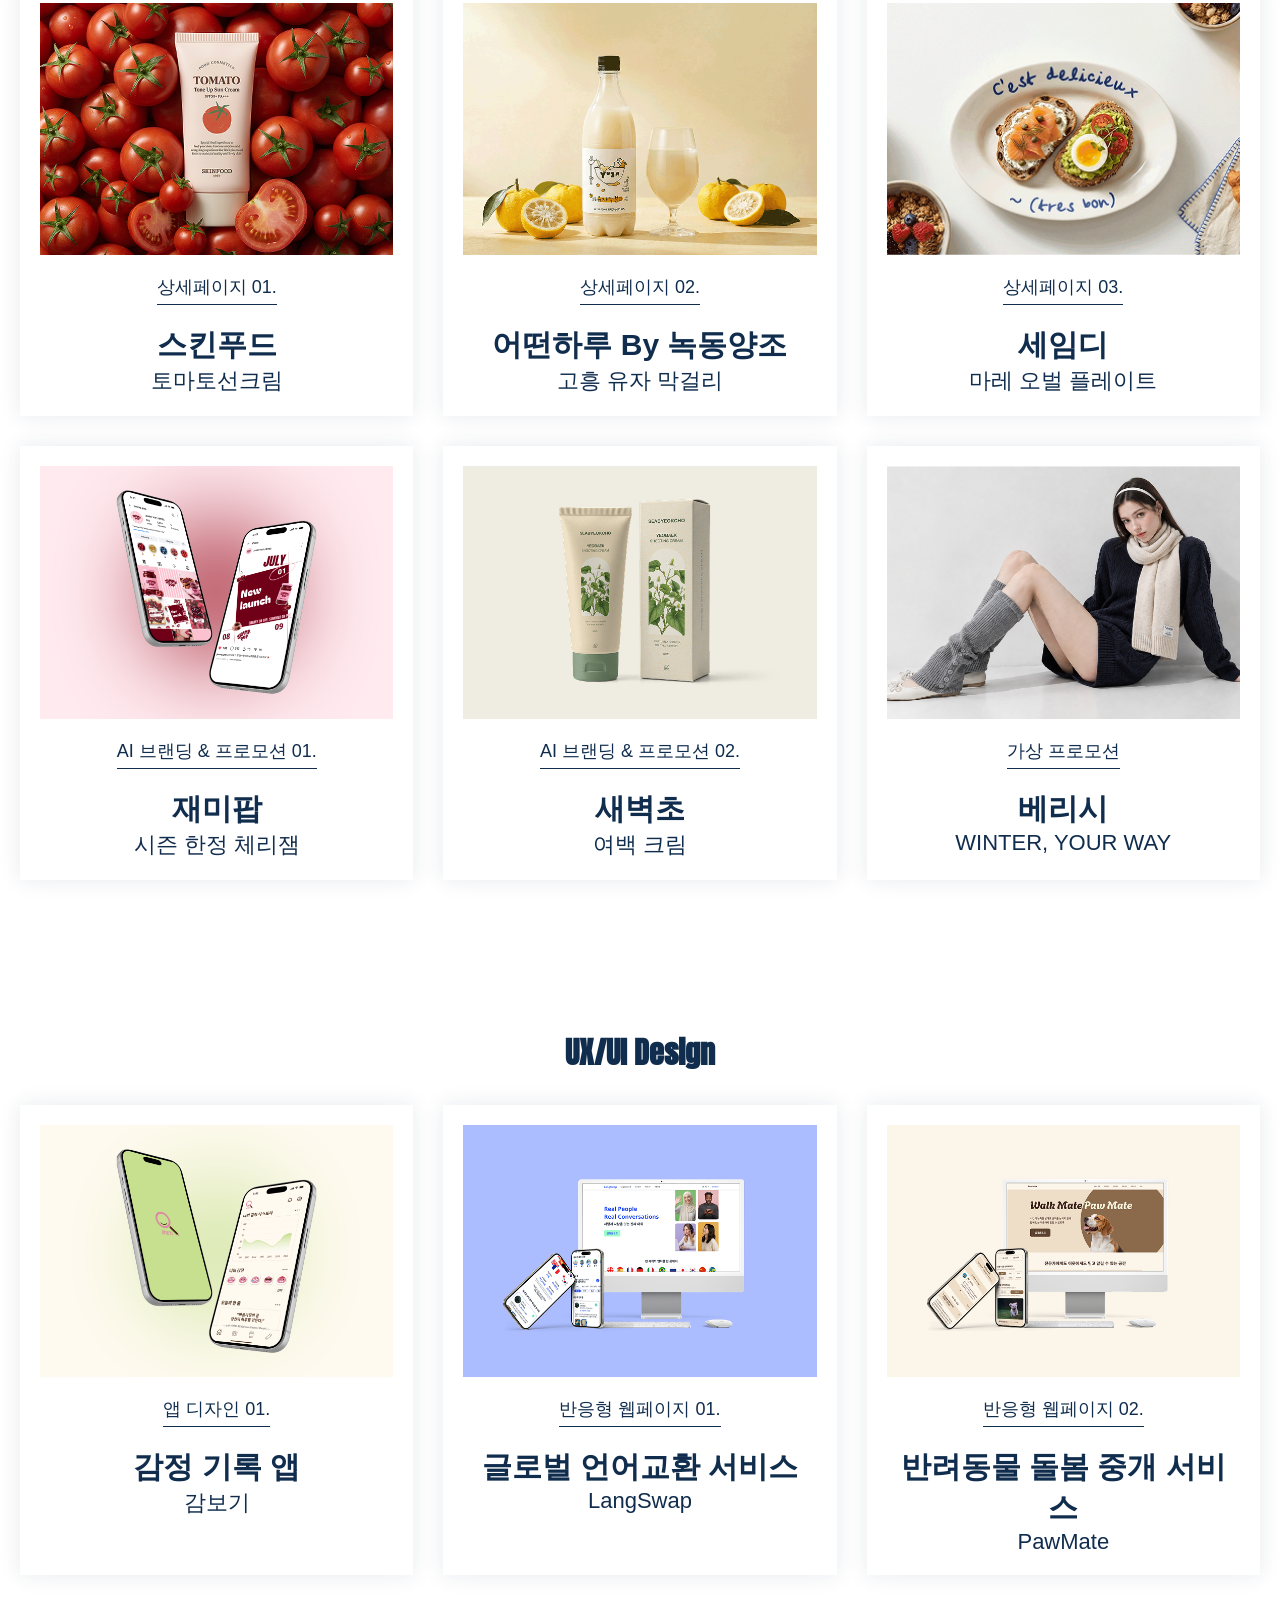
==== commit f54ddf17: "Add files via upload" ====
--- a/index.html
+++ b/index.html
@@ -115,7 +115,7 @@
                 </div>
             </div>
             <div class="frame-box">
-                <div class="modal-open" onclick="open_modal(9)">
+                <div class="modal-open" onclick="open_modal(7)">
                     <img src="images/jammy pop.png" alt="jammy pop">
                     <p class="content">AI 브랜딩 & 프로모션 01.</p>
                     <p class="product"><span>재미팝</span><br>시즌 한정 체리잼</p>
@@ -123,9 +123,16 @@
             </div>
             <div class="frame-box">
                 <div class="modal-open" onclick="open_modal(6)">
-                    <img src="images/seabyeokcho.png" alt="shilla">
+                    <img src="images/seabyeokcho.png" alt="seabyeokcho">
                     <p class="content">AI 브랜딩 & 프로모션 02.</p>
                     <p class="product"><span>새벽초</span><br>여백 크림</p>
+                </div>
+            </div>
+            <div class="frame-box">
+                <div class="modal-open" onclick="open_modal(8)">
+                    <img src="images/verish.png" alt="verish">
+                    <p class="content">가상 프로모션</p>
+                    <p class="product"><span>베리시</span><br>WINTER, YOUR WAY</p>
                 </div>
             </div>
         </div>
@@ -171,10 +178,10 @@
                 <h2>스킨푸드 <span>토마토 선크림</span></h2>
                 <a href="images/tomato og.jpg" class="a1" target="_blank"><i class="fa-solid fa-link"></i></a>
                 <p class="sub3">원본 : 리디자인 전 상세페이지를 확인할 수 있습니다.</p>
-                <img src="img/promotion/cos/1.png" alt="">
-                <img src="img/promotion/cos/2.png" alt="">
-                <img src="img/promotion/cos/3.png" alt="">
-                <img src="img/promotion/cos/4.png" alt="">
+                <img src="img/promotion/cos/1.png" alt="tomato">
+                <img src="img/promotion/cos/2.png" alt="tomato">
+                <img src="img/promotion/cos/3.png" alt="tomato">
+                <img src="img/promotion/cos/4.png" alt="tomato">
                 <span class="modal-close"><i class="fa-regular fa-circle-xmark"></i></span>
             </div>
         </div>
@@ -315,50 +322,7 @@
     </div>   
 </div>
 
-<!-- 모달7 구역(롯데마트 x 롯데자이언츠) -->
-<div class="modal" >
-    <div class="modal-wrap">
-        <div class="modal-body">
-            <div class="container-1400">
-                <p class="m-content">배너 & 이벤트 페이지</p>
-                <h2>롯데마트 x 롯데자이언츠 <span>한국시리즈 우승 이벤트</span></h2>
-                <img src="img/promotion/general/lotte1.png" alt="">
-                <img src="img/promotion/general/lotte2.png" alt="">
-                <img src="img/promotion/general/lotte3.png" alt="">
-                <img src="img/promotion/general/lotte4.png" alt="">
-                <span class="modal-close"><i class="fa-regular fa-circle-xmark"></i></span>
-            </div>
-        </div>
-    </div>   
-</div>
-
-<!-- 모달8 구역(모바일 배너 이미지(다이슨, 컬리 N 마트) -->
-<div class="modal" >
-    <div class="modal-wrap">
-        <div class="modal-body">
-            <div class="container-860">
-                <p class="m-content">배너</p>
-                <h2>모바일 배너 <span>네이버 홈</span></h2>
-                <p class="con">
-                    <strong>CONCEPT</strong><br>
-                    - 모바일 환경의 특성을 고려하여, 짧은 시간 내 정보를 직관적으로 확인할 수 있도록 간결하게 디자인하였습니다. <br>
-                    - 모바일 환경에 최적화된 가독성을 위해 핵심 정보를 강조하여 디자인하였습니다. <br>
-                    - 상품 및 서비스 특성에 맞는 컬러와 톤을 적용하여 콘텐츠의 성격을 직관적으로 전달하였습니다. <br>
-                </p>
-                <p class="con2">
-                    <strong>SKILL</strong><br>
-                    - 생성형 AI (Chat GPT, Gemini) 활용<br>
-                    <span>· Chat GPT : 디자인 컨셉 설정과 레이아웃 설계, 이미지 생성에 필요한 프롬프트를 생성하였습니다.<br></span>
-                    <span>· Gemini : 컬리 N 마트 배너의 3D 이미지 생성하였습니다.<br></span>
-                </p>
-                <img src="img/promotion/general/n mart/nmart.png" alt="">
-                <span class="modal-close"><i class="fa-regular fa-circle-xmark"></i></span>
-            </div>
-        </div>
-    </div>   
-</div>
-
-<!-- 모달9 구역(재미팝) -->
+<!-- 모달7 구역(재미팝) -->
 <div class="modal" >
     <div class="modal-wrap">
         <div class="modal-body">
@@ -369,6 +333,26 @@
                 <img src="img/promotion/food/jammypop2.png" alt="">
                 <img src="img/promotion/food/jammypop3.png" alt="">
                 <img src="img/promotion/food/jammypop4.png" alt="">
+                <span class="modal-close"><i class="fa-regular fa-circle-xmark"></i></span>
+            </div>
+        </div>
+    </div>   
+</div>
+
+<!-- 모달8 구역(베리시) -->
+<div class="modal" >
+    <div class="modal-wrap">
+        <div class="modal-body">
+            <div class="container-1400">
+                <p class="m-content">가상 프로모션</p>
+                <h2>프로모션<span> Versih : WINTER, YOUR WAY</span></h2>
+                <img src="img/promotion/general/verish 1.png" alt="">
+                <img src="img/promotion/general/verish 2.png" alt="">
+                <img src="img/promotion/general/verish 3.png" alt="">
+                <img src="img/promotion/general/verish 4.png" alt="">
+                <img src="img/promotion/general/verish 5.png" alt="">
+                <img src="img/promotion/general/verish 6.png" alt="">
+                <img src="img/promotion/general/verish 7.png" alt="">
                 <span class="modal-close"><i class="fa-regular fa-circle-xmark"></i></span>
             </div>
         </div>
